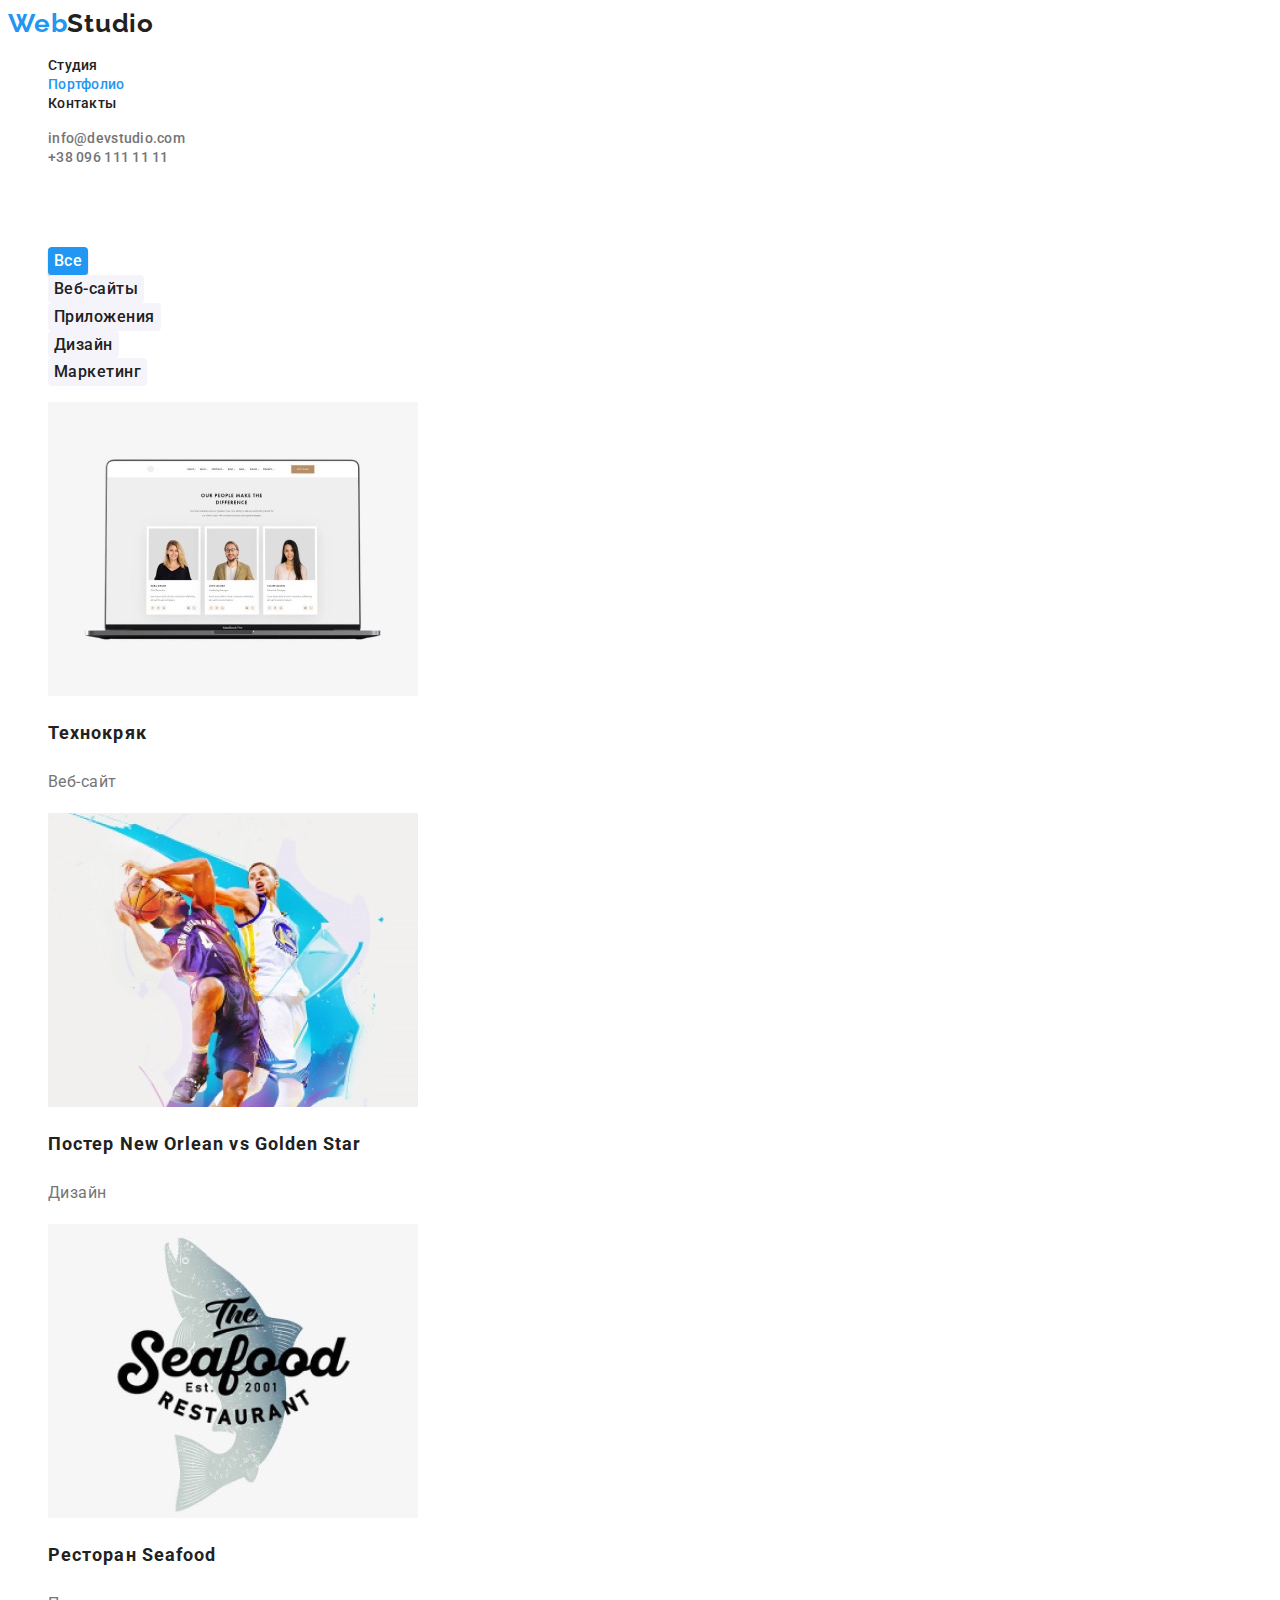
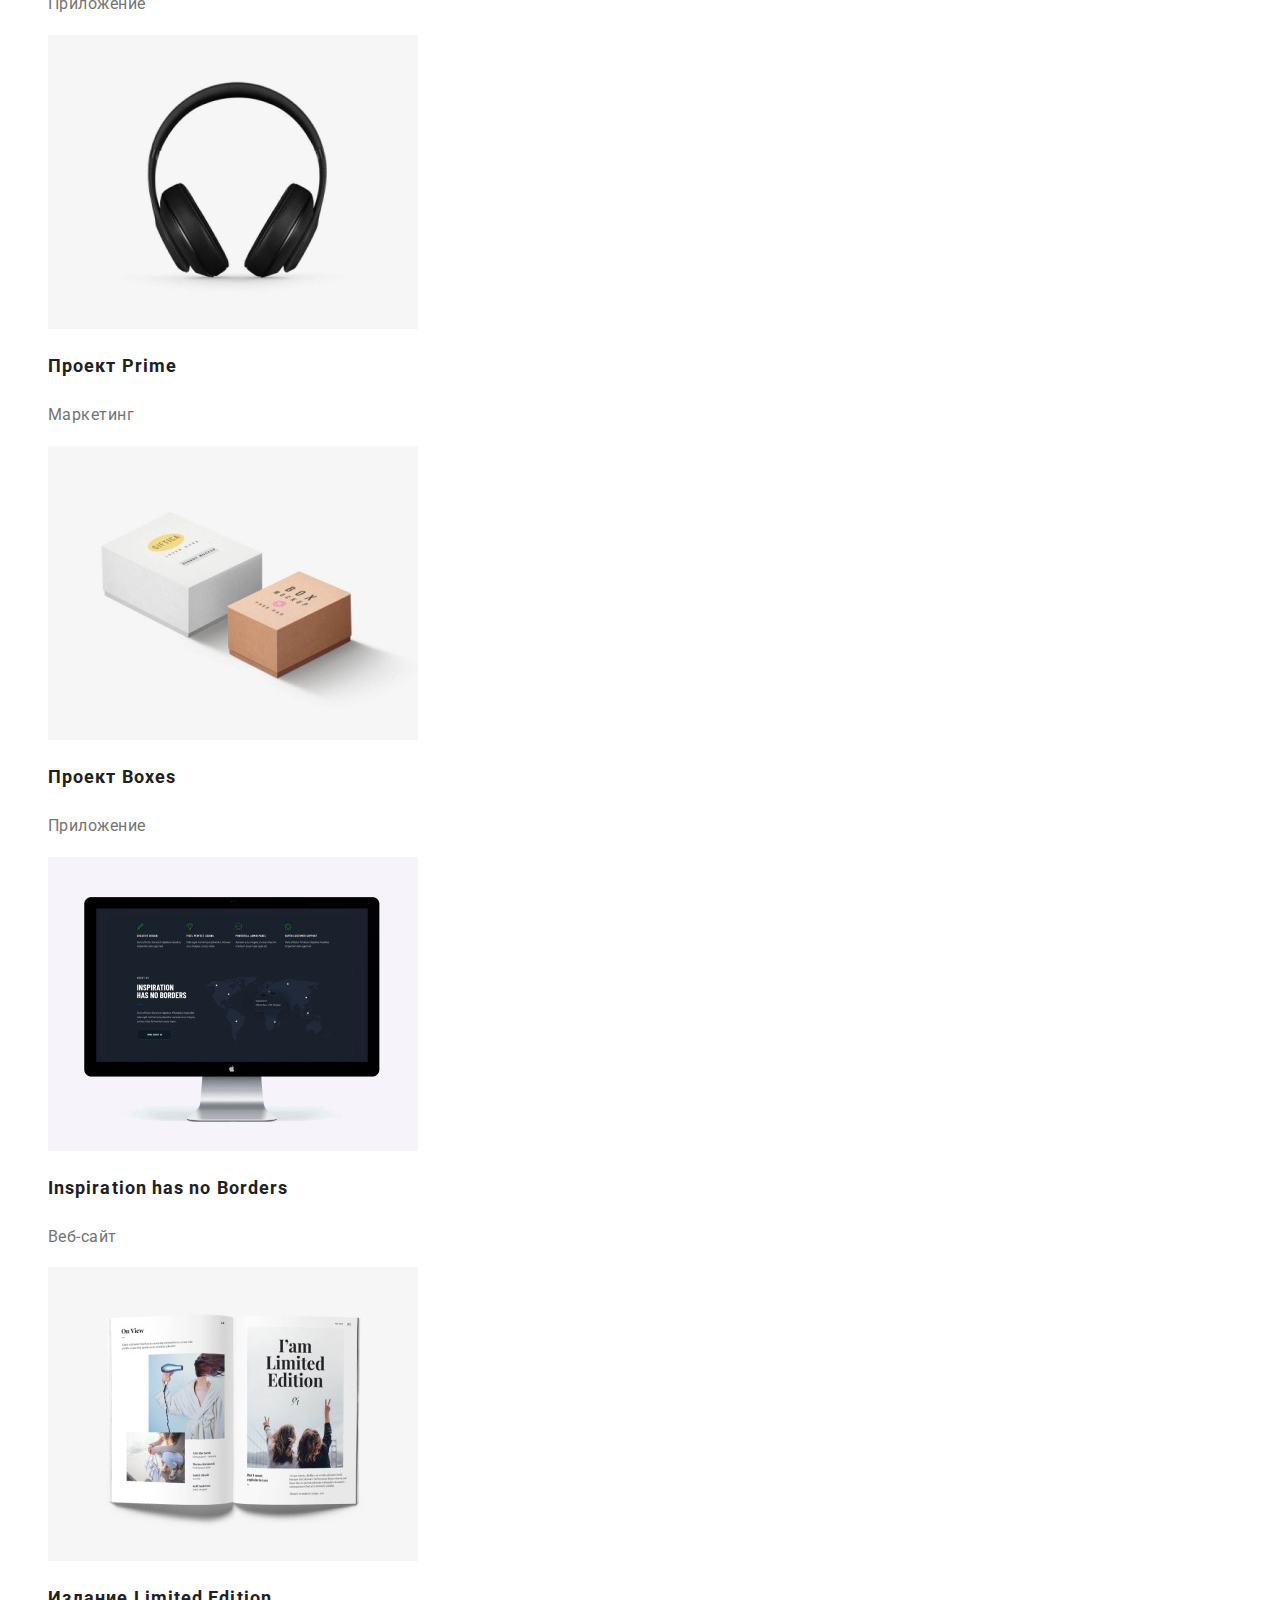
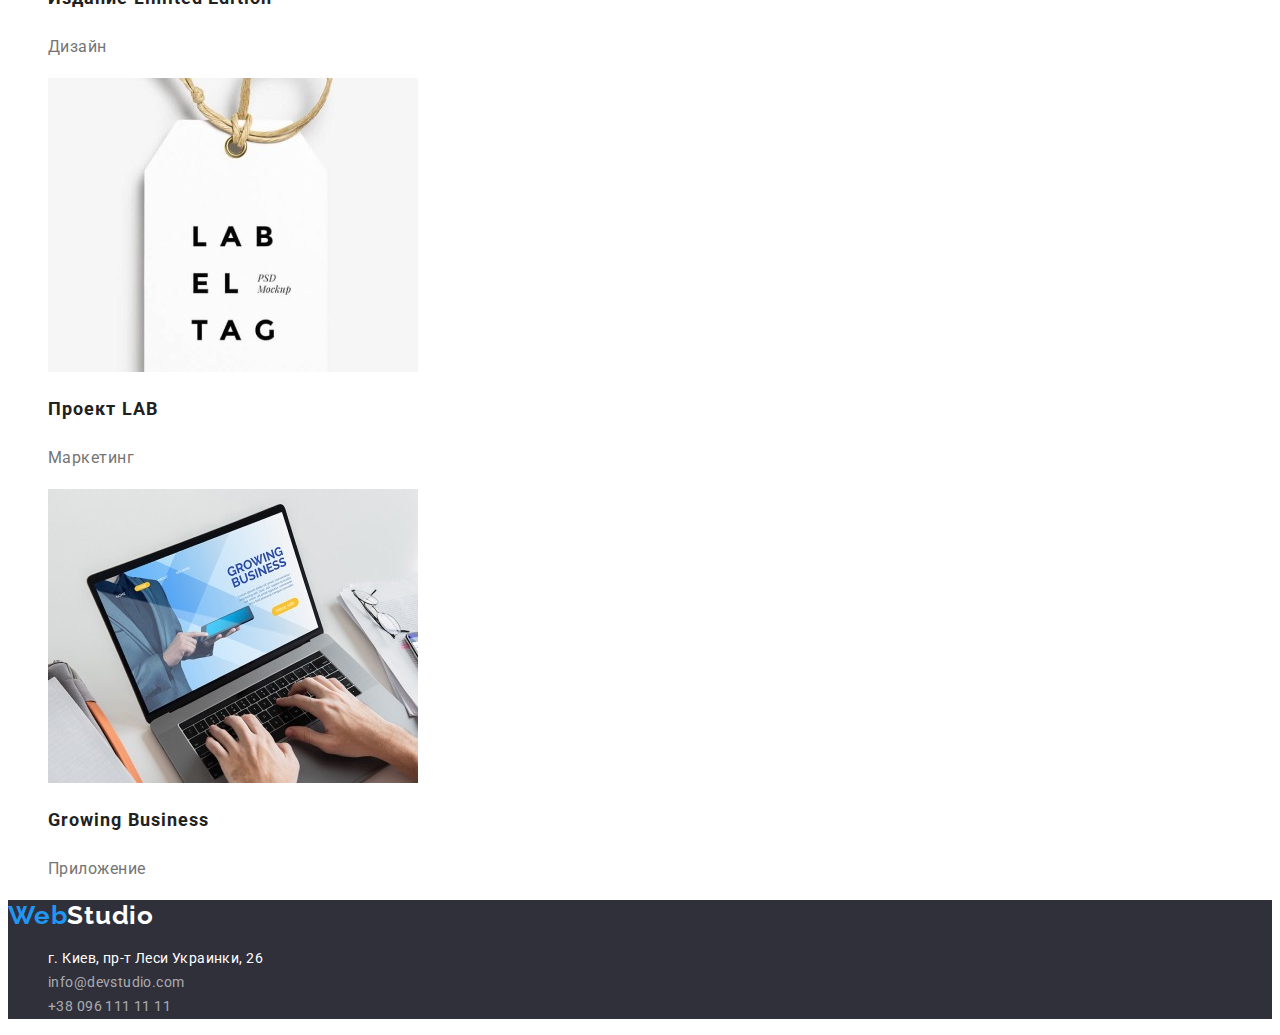
==== portfolio.html @ a9c4ce48 "primary files" ====
<!DOCTYPE html>
<html lang="ru">

<head>
    <meta charset="UTF-8">
    <meta http-equiv="X-UA-Compatible" content="IE=edge">
    <meta name="viewport" content="width=device-width, initial-scale=1.0">
    <title>Портфолио</title>
    <link rel="preconnect" href="https://fonts.googleapis.com">
    <link rel="preconnect" href="https://fonts.gstatic.com" crossorigin>
    <link
        href="https://fonts.googleapis.com/css2?family=Raleway:wght@700&family=Roboto:wght@400;500;700;900&display=swap"
        rel="stylesheet">
    <link rel="stylesheet" href="./css/styles.css">
</head>

<body>
    <header class="header">
        <nav class="header-nav">
            <a class="header-logo link" href="./index.html">
                <span class="web-logo">Web</span><span class="studio-logo">Studio</span></a>
            <ul class="header-list list">
                <li class="header-item"><a class="header-link link" href="./index.html">Студия</a></li>
                <li class="header-item"><a class="header-link link current" href="./portfolio.html">Портфолио</a></li>
                <li class="header-item"><a class="header-link link" href="">Контакты</a></li>
            </ul>
        </nav>

        <ul class="header-contact list">
            <li class="header-contact-item"><a class="header-mail link"
                    href="mailto:info@devstudio.com">info@devstudio.com</a></li>
            <li class="header-contact-item"><a class="header-tel link" href="tel:+380961111111">+38 096 111 11
                    11</a></li>
        </ul>
    </header>
    <main>
        <h1 class="products-title">Наши продукты</h1>
        <section class="products">

            <ul class="products-nav list">
                <li class="products-nav-item"><button class="products-nav-btn current-btn" type="button">Все</button>
                </li>
                <li class="products-nav-item"><button class="products-nav-btn" type="button">Веб-сайты</button></li>
                <li class="products-nav-item"><button class="products-nav-btn" type="button">Приложения</button></li>
                <li class="products-nav-item"><button class="products-nav-btn" type="button">Дизайн</button></li>
                <li class="products-nav-item"><button class="products-nav-btn" type="button">Маркетинг</button></li>
            </ul>

            <ul class="products-list list">
                <li class="products-item"><a class="products-link link" href=""><img src="./images/technocrack.jpg"
                            alt="сайт Технокряк" width="370" height="294">
                        <h2 class="products-item-title">Технокряк</h2>

                        <p class="products-item-text">Веб-сайт</p>
                    </a>
                </li>
                <li class="products-item"><a class="products-link link" href=""><img
                            src="./images/poster-new-orleans.jpg" alt="постер New Orleans" width="370" height="294">
                        <h2 class="products-item-title">Постер <span lang="en">New Orlean vs Golden Star</span>
                        </h2>

                        <p class="products-item-text">Дизайн</p>
                    </a>
                </li>
                <li class="products-item"><a class="products-link link" href=""><img src="./images/seafood-rest.jpg"
                            alt="лого приложения ресторана Seafood" width="370" height="294">
                        <h2 class="products-item-title">Ресторан <span lang="en">Seafood</span></h2>

                        <p class="products-item-text">Приложение</p>
                    </a>
                </li>
                <li class="products-item"><a class="products-link link" href=""><img src="./images/project-prime.jpg"
                            alt="наушники" width="370" height="294">
                        <h2 class="products-item-title">Проект <span lang="en">Prime</span></h2>

                        <p class="products-item-text">Маркетинг</p>
                    </a>
                </li>
                <li class="products-item"><a class="products-link link" href=""> <img src="./images/project-boxes.jpg"
                            alt="проект boxes" width="370" height="294">
                        <h2 class="products-item-title">Проект <span lang="en">Boxes</span></h2>

                        <p class="products-item-text">Приложение</p>
                    </a>
                </li>
                <li class="products-item"><a class="products-link link" href=""> <img src="./images/insp-no-borders.jpg"
                            alt="сайт Inspiration has no Borders" width="370" height="294">
                        <h2 class="products-item-title" lang="en">Inspiration has no Borders</h2>

                        <p class="products-item-text">Веб-сайт</p>
                    </a>
                </li>
                <li class="products-item"><a class="products-link link" href=""> <img src="./images/lim-edition.jpg"
                            alt="фото журнала Limited Edition" width="370" height="294">
                        <h2 class="products-item-title">Издание <span lang="en">Limited Edition</span></h2>

                        <p class="products-item-text">Дизайн</p>
                    </a>
                </li>
                <li class="products-item"><a class="products-link link" href=""> <img src="./images/project-lab.jpg"
                            alt="лого проекта LAB" width="370" height="294">
                        <h2 class="products-item-title">Проект <span lang="en">LAB</span></h2>

                        <p class="products-item-text">Маркетинг</p>
                    </a>
                </li>
                <li class="products-item"><a class="products-link link" href=""> <img
                            src="./images/growing-business.jpg" alt="приложение Growing Business на компьютере"
                            width="370" height="294">
                        <h2 class="products-item-title" lang="en">Growing Business</h2>

                        <p class="products-item-text">Приложение</p>
                    </a>
                </li>
            </ul>
        </section>
    </main>
    <footer class="footer">
        <a class="footer-logo link" href="./index.html">
            Web<span class="footer-studio-logo">Studio</span></a>
        <address class="footer-address">
            <ul class="footer-list list">
                <li class="footer-item"><a class="footer-address-link link"
                        href=" https://goo.gl/maps/7TcgNuWg4YXk1nS88"> г.
                        Киев, пр-т Леси Украинки,
                        26</a></li>
                <li class="footer-item">
                    <a class="footer-mail link" href="mailto:info@devstudio.com">info@devstudio.com</a></li>
                <li class="footer-item">
                    <a class="footer-tel link" href="tel:+380961111111">+38 096 111 11 11</a></li>
            </ul>
        </address>
    </footer>
</body>

</html>
---- css/styles.css ----
:root {
  --white-color: #ffffff;
  --black-color: #212121;
  --gray-color: #757575;
  --ash-color: #f5f4fa;
  --light-gray-color: rgba(255, 255, 255, 0.6);
  --dark-gray-color: #2f303a;
  --accent-color: #2196f3;
  --btn-hover-color: #188ce8;
}

body {
  font-family: "Roboto", sans-serif;
  color: var(--black-color);
}

.list {
  list-style: none;
}

.link {
  text-decoration: none;
}

/* .............LOGO................ */

.header-logo,
.footer-logo {
  font-family: "Raleway", sans-serif;
  font-weight: 700;
  font-size: 26px;
  line-height: 1.19;
  letter-spacing: 0.03em;
  color: var(--accent-color);
}

.studio-logo {
  font-family: "Raleway", sans-serif;
  font-weight: 700;
  font-size: 26px;
  line-height: 1.19;
  letter-spacing: 0.03em;
  color: var(--black-color);
}

.footer-studio-logo {
  font-family: "Raleway", sans-serif;
  font-weight: 700;
  font-size: 26px;
  line-height: 1.19;
  letter-spacing: 0.03em;
  color: var(--white-color);
}

/* .............HEADER................ */

.header-link {
  font-weight: 500;
  font-size: 14px;
  line-height: 1.14;
  letter-spacing: 0.02em;
  color: var(--black-color);
}

.header-link:hover,
.header-link:focus,
.header-mail:hover,
.header-mail:focus,
.header-tel:hover,
.header-tel:focus,
.header-list .link.current {
  color: var(--accent-color);
}

.header-mail,
.header-tel {
  font-weight: 500;
  font-size: 14px;
  line-height: 1.14;
  letter-spacing: 0.02em;
  color: var(--gray-color);
}

/* .............HERO................ */

.hero {
  background-color: var(--dark-gray-color);
}

.hero-title {
  font-weight: 900;
  font-size: 44px;
  line-height: 1.36;
  text-align: center;
  letter-spacing: 0.06em;
  text-transform: uppercase;
  color: var(--white-color);
}

.hero-btn {
  font-family: inherit;
  font-weight: 700;
  font-size: 16px;
  line-height: 1.87;
  display: flex;
  align-items: center;
  text-align: center;
  letter-spacing: 0.06em;
  cursor: pointer;
  background-color: var(--accent-color);
  color: var(--white-color);
  box-shadow: 0px 4px 4px rgba(0, 0, 0, 0.15);
  border-radius: 4px;
  border: none;
}

.hero-btn:hover,
.hero-btn:focus {
  background-color: var(--btn-hover-color);
}

/* .............ABOUT................ */

.about-title {
  visibility: hidden;
}

.about-item-title {
  font-weight: 700;
  font-size: 14px;
  line-height: 1.14;
  letter-spacing: 0.03em;
  text-transform: uppercase;
  color: var(--black-color);
}

.about-item-text {
  font-size: 14px;
  line-height: 1.71;
  letter-spacing: 0.03em;
  color: var(--gray-color);
}

/* .............WHAT WE DO................ */

.we-do-title {
  font-weight: 700;
  font-size: 36px;
  line-height: 1.17;
  text-align: center;
  letter-spacing: 0.03em;
  color: var(--black-color);
}

/* .............TEAM................ */

.team {
  background-color: var(--ash-color);
}

.team-title {
  font-weight: 700;
  font-size: 36px;
  line-height: 1.17;
  text-align: center;
  letter-spacing: 0.03em;
  color: var(--black-color);
}

.team-name {
  font-weight: 500;
  font-size: 16px;
  line-height: 1.19;
  text-align: center;
  letter-spacing: 0.03em;
  color: var(--black-color);
}

.team-job {
  font-size: 16px;
  line-height: 1.19;
  text-align: center;
  letter-spacing: 0.03em;
  color: var(--gray-color);
}

/* .............FOOTER................ */

.footer {
  background-color: var(--dark-gray-color);
}

.footer-address-link {
  font-style: normal;
  font-size: 14px;
  line-height: 1.71;
  letter-spacing: 0.03em;
  color: var(--white-color);
}

.footer-mail,
.footer-tel {
  font-style: normal;
  font-size: 14px;
  line-height: 1.71;
  letter-spacing: 0.03em;
  color: var(--light-gray-color);
}

.footer-mail:hover,
.footer-mail:focus,
.footer-tel:hover,
.footer-tel:focus {
  color: var(--accent-color);
}

/* ---------- PORTFOLIO -------- */

/* .............PRODUCTS................ */

.products-title {
  visibility: hidden;
}

.products-nav-title {
  visibility: hidden;
}

.products-nav-btn {
  font-family: inherit;
  font-weight: 500;
  font-size: 16px;
  line-height: 1.62;
  text-align: center;
  letter-spacing: 0.03em;
  border-radius: 4px;
  outline: none;
  border: none;
  cursor: pointer;
  color: var(--black-color);
  background-color: var(--ash-color);
}

.products-nav-btn:hover,
.products-nav-btn:focus,
.products-nav .products-nav-btn.current-btn {
  color: var(--white-color);
  background: var(--accent-color);
  box-shadow: 0px 3px 1px rgba(0, 0, 0, 0.1), 0px 1px 2px rgba(0, 0, 0, 0.08),
    0px 2px 2px rgba(0, 0, 0, 0.12);
}

.products-title {
  visibility: hidden;
}

.products-item-title {
  font-weight: 700;
  font-size: 18px;
  line-height: 2;
  letter-spacing: 0.06em;
  color: var(--black-color);
}

.products-item-text {
  font-weight: 400;
  font-size: 16px;
  line-height: 1.87;
  letter-spacing: 0.03em;
  color: var(--gray-color);
}
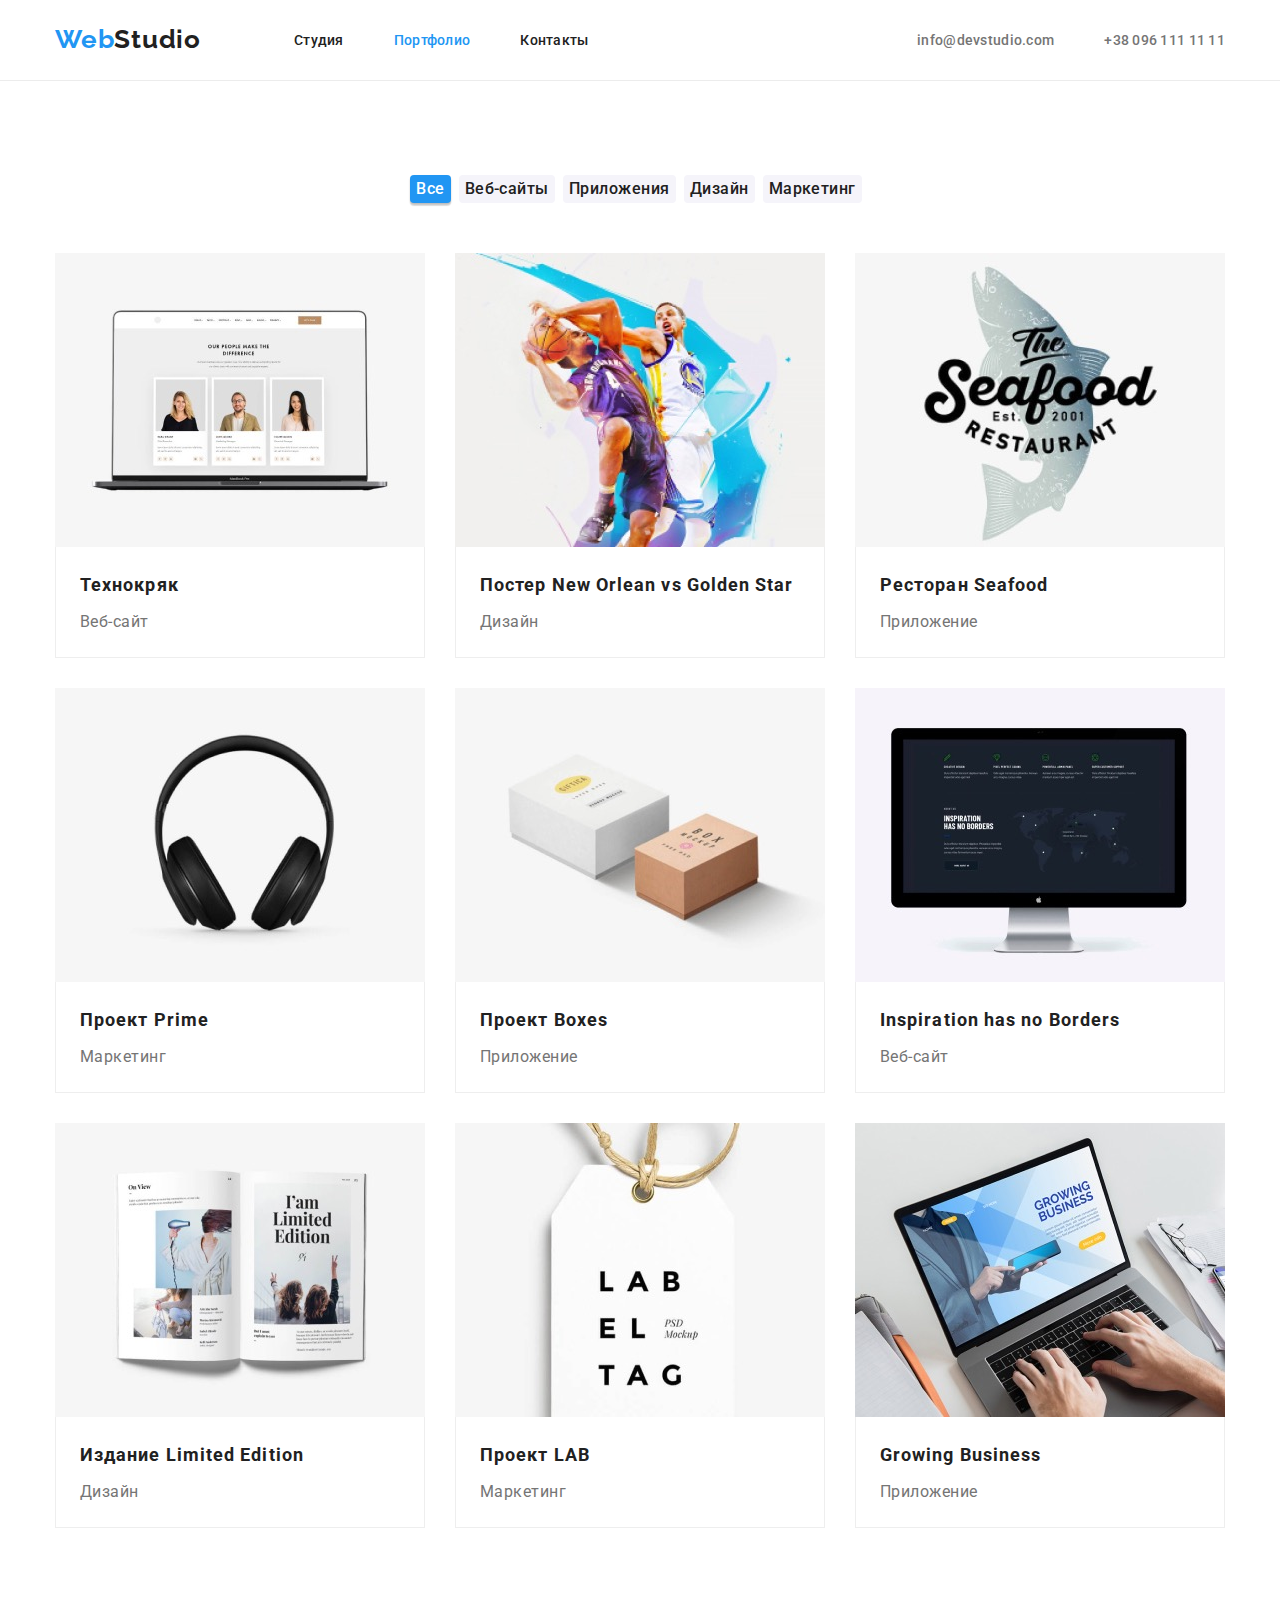
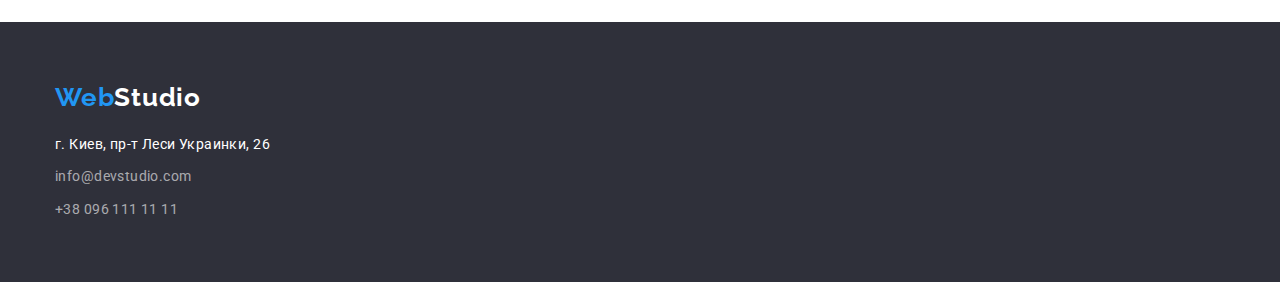
==== commit ef1683f3: "homework #3" ====
--- a/portfolio.html
+++ b/portfolio.html
@@ -11,125 +11,154 @@
     <link
         href="https://fonts.googleapis.com/css2?family=Raleway:wght@700&family=Roboto:wght@400;500;700;900&display=swap"
         rel="stylesheet">
+    <link rel="stylesheet"
+        href="https://cdnjs.cloudflare.com/ajax/libs/modern-normalize/1.1.0/modern-normalize.min.css">
     <link rel="stylesheet" href="./css/styles.css">
 </head>
 
 <body>
     <header class="header">
-        <nav class="header-nav">
-            <a class="header-logo link" href="./index.html">
-                <span class="web-logo">Web</span><span class="studio-logo">Studio</span></a>
-            <ul class="header-list list">
-                <li class="header-item"><a class="header-link link" href="./index.html">Студия</a></li>
-                <li class="header-item"><a class="header-link link current" href="./portfolio.html">Портфолио</a></li>
-                <li class="header-item"><a class="header-link link" href="">Контакты</a></li>
+        <div class="container main-nav">
+            <nav class="header-nav">
+                <a class="header-logo link" href="./index.html"> Web<span class="studio-logo">Studio</span> </a>
+                <ul class="header-list list">
+                    <li class="header-item"><a class="header-link link" href="./index.html">Студия</a></li>
+                    <li class="header-item"><a class="header-link link current" href="./portfolio.html">Портфолио</a>
+                    </li>
+                    <li class="header-item"><a class="header-link link" href="">Контакты</a></li>
+                </ul>
+            </nav>
+
+            <ul class="header-contact list">
+                <li class="header-contact-item"><a class="header-mail link"
+                        href="mailto:info@devstudio.com">info@devstudio.com</a></li>
+                <li class="header-contact-item"><a class="header-tel link" href="tel:+380961111111">+38 096 111 11
+                        11</a></li>
             </ul>
-        </nav>
+        </div>
+    </header>
 
-        <ul class="header-contact list">
-            <li class="header-contact-item"><a class="header-mail link"
-                    href="mailto:info@devstudio.com">info@devstudio.com</a></li>
-            <li class="header-contact-item"><a class="header-tel link" href="tel:+380961111111">+38 096 111 11
-                    11</a></li>
-        </ul>
-    </header>
     <main>
-        <h1 class="products-title">Наши продукты</h1>
-        <section class="products">
+        <h1 class="products-title visually-hidden">Наши продукты</h1>
+        <section class="products section">
+            <div class="container">
+                <ul class="products-nav list">
+                    <li class="products-nav-item"><button class="products-nav-btn current-btn"
+                            type="button">Все</button>
+                    </li>
+                    <li class="products-nav-item"><button class="products-nav-btn" type="button">Веб-сайты</button></li>
+                    <li class="products-nav-item"><button class="products-nav-btn" type="button">Приложения</button>
+                    </li>
+                    <li class="products-nav-item"><button class="products-nav-btn" type="button">Дизайн</button></li>
+                    <li class="products-nav-item"><button class="products-nav-btn" type="button">Маркетинг</button></li>
+                </ul>
 
-            <ul class="products-nav list">
-                <li class="products-nav-item"><button class="products-nav-btn current-btn" type="button">Все</button>
-                </li>
-                <li class="products-nav-item"><button class="products-nav-btn" type="button">Веб-сайты</button></li>
-                <li class="products-nav-item"><button class="products-nav-btn" type="button">Приложения</button></li>
-                <li class="products-nav-item"><button class="products-nav-btn" type="button">Дизайн</button></li>
-                <li class="products-nav-item"><button class="products-nav-btn" type="button">Маркетинг</button></li>
-            </ul>
+                <ul class="products-list list">
+                    <li class="products-item"><a class="products-link link" href=""><img src="./images/technocrack.jpg"
+                                alt="сайт Технокряк" width="370" height="294">
+                            <div class="border-wrap">
+                                <h2 class="products-item-title">Технокряк</h2>
+                                <p class="products-item-text">Веб-сайт</p>
+                            </div>
 
-            <ul class="products-list list">
-                <li class="products-item"><a class="products-link link" href=""><img src="./images/technocrack.jpg"
-                            alt="сайт Технокряк" width="370" height="294">
-                        <h2 class="products-item-title">Технокряк</h2>
+                        </a>
+                    </li>
+                    <li class="products-item"><a class="products-link link" href=""><img
+                                src="./images/poster-new-orleans.jpg" alt="постер New Orleans" width="370" height="294">
+                            <div class="border-wrap">
+                                <h2 class="products-item-title">Постер <span lang="en">New Orlean vs Golden Star</span>
+                                </h2>
+                                <p class="products-item-text">Дизайн</p>
+                            </div>
+                        </a>
+                    </li>
+                    <li class="products-item"><a class="products-link link" href=""><img src="./images/seafood-rest.jpg"
+                                alt="лого приложения ресторана Seafood" width="370" height="294">
+                            <div class="border-wrap">
+                                <h2 class="products-item-title">Ресторан <span lang="en">Seafood</span></h2>
+                                <p class="products-item-text">Приложение</p>
+                            </div>
+                        </a>
+                    </li>
+                    <li class="products-item"><a class="products-link link" href=""><img
+                                src="./images/project-prime.jpg" alt="наушники" width="370" height="294">
+                            <div class="border-wrap">
+                                <h2 class="products-item-title">Проект <span lang="en">Prime</span></h2>
+                                <p class="products-item-text">Маркетинг</p>
+                            </div>
 
-                        <p class="products-item-text">Веб-сайт</p>
-                    </a>
-                </li>
-                <li class="products-item"><a class="products-link link" href=""><img
-                            src="./images/poster-new-orleans.jpg" alt="постер New Orleans" width="370" height="294">
-                        <h2 class="products-item-title">Постер <span lang="en">New Orlean vs Golden Star</span>
-                        </h2>
+                        </a>
+                    </li>
+                    <li class="products-item"><a class="products-link link" href=""> <img
+                                src="./images/project-boxes.jpg" alt="проект boxes" width="370" height="294">
+                            <div class="border-wrap">
+                                <h2 class="products-item-title">Проект <span lang="en">Boxes</span></h2>
+                                <p class="products-item-text">Приложение</p>
+                            </div>
 
-                        <p class="products-item-text">Дизайн</p>
-                    </a>
-                </li>
-                <li class="products-item"><a class="products-link link" href=""><img src="./images/seafood-rest.jpg"
-                            alt="лого приложения ресторана Seafood" width="370" height="294">
-                        <h2 class="products-item-title">Ресторан <span lang="en">Seafood</span></h2>
+                        </a>
+                    </li>
+                    <li class="products-item"><a class="products-link link" href=""> <img
+                                src="./images/insp-no-borders.jpg" alt="сайт Inspiration has no Borders" width="370"
+                                height="294">
+                            <div class="border-wrap">
+                                <h2 class="products-item-title" lang="en">Inspiration has no Borders</h2>
+                                <p class="products-item-text">Веб-сайт</p>
+                            </div>
 
-                        <p class="products-item-text">Приложение</p>
-                    </a>
-                </li>
-                <li class="products-item"><a class="products-link link" href=""><img src="./images/project-prime.jpg"
-                            alt="наушники" width="370" height="294">
-                        <h2 class="products-item-title">Проект <span lang="en">Prime</span></h2>
+                        </a>
+                    </li>
+                    <li class="products-item"><a class="products-link link" href=""> <img src="./images/lim-edition.jpg"
+                                alt="фото журнала Limited Edition" width="370" height="294">
+                            <div class="border-wrap">
+                                <h2 class="products-item-title">Издание <span lang="en">Limited Edition</span></h2>
+                                <p class="products-item-text">Дизайн</p>
+                            </div>
 
-                        <p class="products-item-text">Маркетинг</p>
-                    </a>
-                </li>
-                <li class="products-item"><a class="products-link link" href=""> <img src="./images/project-boxes.jpg"
-                            alt="проект boxes" width="370" height="294">
-                        <h2 class="products-item-title">Проект <span lang="en">Boxes</span></h2>
+                        </a>
+                    </li>
+                    <li class="products-item"><a class="products-link link" href=""> <img src="./images/project-lab.jpg"
+                                alt="лого проекта LAB" width="370" height="294">
+                            <div class="border-wrap">
+                                <h2 class="products-item-title">Проект <span lang="en">LAB</span></h2>
+                                <p class="products-item-text">Маркетинг</p>
+                            </div>
 
-                        <p class="products-item-text">Приложение</p>
-                    </a>
-                </li>
-                <li class="products-item"><a class="products-link link" href=""> <img src="./images/insp-no-borders.jpg"
-                            alt="сайт Inspiration has no Borders" width="370" height="294">
-                        <h2 class="products-item-title" lang="en">Inspiration has no Borders</h2>
+                        </a>
+                    </li>
+                    <li class="products-item"><a class="products-link link" href=""> <img
+                                src="./images/growing-business.jpg" alt="приложение Growing Business на компьютере"
+                                width="370" height="294">
+                            <div class="border-wrap">
+                                <h2 class="products-item-title" lang="en">Growing Business</h2>
+                                <p class="products-item-text">Приложение</p>
+                            </div>
 
-                        <p class="products-item-text">Веб-сайт</p>
-                    </a>
-                </li>
-                <li class="products-item"><a class="products-link link" href=""> <img src="./images/lim-edition.jpg"
-                            alt="фото журнала Limited Edition" width="370" height="294">
-                        <h2 class="products-item-title">Издание <span lang="en">Limited Edition</span></h2>
+                        </a>
+                    </li>
+                </ul>
+            </div>
+        </section>
 
-                        <p class="products-item-text">Дизайн</p>
-                    </a>
-                </li>
-                <li class="products-item"><a class="products-link link" href=""> <img src="./images/project-lab.jpg"
-                            alt="лого проекта LAB" width="370" height="294">
-                        <h2 class="products-item-title">Проект <span lang="en">LAB</span></h2>
+    </main>
+    <footer class="footer section">
+        <div class="container">
+            <a class="footer-logo link" href="./index.html">
+                Web<span class="footer-studio-logo">Studio</span></a>
+            <address class="footer-address">
+                <ul class="footer-list list">
+                    <li class="footer-item"><a class="footer-address-link link"
+                            href=" https://goo.gl/maps/7TcgNuWg4YXk1nS88"> г.
+                            Киев, пр-т Леси Украинки,
+                            26</a></li>
+                    <li class="footer-item">
+                        <a class="footer-mail link" href="mailto:info@devstudio.com">info@devstudio.com</a></li>
+                    <li class="footer-item">
+                        <a class="footer-tel link" href="tel:+380961111111">+38 096 111 11 11</a></li>
+                </ul>
+            </address>
+        </div>
 
-                        <p class="products-item-text">Маркетинг</p>
-                    </a>
-                </li>
-                <li class="products-item"><a class="products-link link" href=""> <img
-                            src="./images/growing-business.jpg" alt="приложение Growing Business на компьютере"
-                            width="370" height="294">
-                        <h2 class="products-item-title" lang="en">Growing Business</h2>
-
-                        <p class="products-item-text">Приложение</p>
-                    </a>
-                </li>
-            </ul>
-        </section>
-    </main>
-    <footer class="footer">
-        <a class="footer-logo link" href="./index.html">
-            Web<span class="footer-studio-logo">Studio</span></a>
-        <address class="footer-address">
-            <ul class="footer-list list">
-                <li class="footer-item"><a class="footer-address-link link"
-                        href=" https://goo.gl/maps/7TcgNuWg4YXk1nS88"> г.
-                        Киев, пр-т Леси Украинки,
-                        26</a></li>
-                <li class="footer-item">
-                    <a class="footer-mail link" href="mailto:info@devstudio.com">info@devstudio.com</a></li>
-                <li class="footer-item">
-                    <a class="footer-tel link" href="tel:+380961111111">+38 096 111 11 11</a></li>
-            </ul>
-        </address>
     </footer>
 </body>
 
--- a/css/styles.css
+++ b/css/styles.css
@@ -9,17 +9,64 @@
   --btn-hover-color: #188ce8;
 }
 
+/* .............UTILITIES................ */
+
+.visually-hidden {
+  position: absolute;
+  width: 1px;
+  height: 1px;
+  margin: -1px;
+  border: 0;
+  padding: 0;
+  white-space: nowrap;
+  clip-path: inset(100%);
+  clip: rect(0 0 0 0);
+  overflow: hidden;
+}
+
+p,
+h1,
+h2,
+h3,
+h4,
+h5,
+h6 {
+  margin: 0;
+}
+
+ul {
+  margin: 0;
+  padding: 0;
+}
+
 body {
   font-family: "Roboto", sans-serif;
   color: var(--black-color);
 }
 
+img {
+  display: block;
+}
+
 .list {
   list-style: none;
 }
 
 .link {
   text-decoration: none;
+}
+
+.section {
+  padding-top: 94px;
+  padding-bottom: 94px;
+}
+
+.container {
+  width: 1200px;
+  padding-left: 15px;
+  padding-right: 15px;
+  margin-left: auto;
+  margin-right: auto;
 }
 
 /* .............LOGO................ */
@@ -34,6 +81,13 @@
   color: var(--accent-color);
 }
 
+.header-logo {
+  display: block;
+  margin-top: 24px;
+  margin-bottom: 25px;
+  margin-right: 93px;
+}
+
 .studio-logo {
   font-family: "Raleway", sans-serif;
   font-weight: 700;
@@ -52,7 +106,36 @@
   color: var(--white-color);
 }
 
+/* ----------------------- STUDIO --------------------- */
+
 /* .............HEADER................ */
+
+.header {
+  border-bottom: 1px solid #ececec;
+}
+
+.main-nav,
+.header-list {
+  display: flex;
+  align-items: center;
+}
+
+.header-nav {
+  display: flex;
+}
+
+.header-item:not(:last-child) {
+  margin-right: 50px;
+}
+
+.header-contact {
+  display: flex;
+  margin-left: auto;
+}
+
+.header-contact-item:not(:last-child) {
+  margin-right: 50px;
+}
 
 .header-link {
   font-weight: 500;
@@ -85,6 +168,12 @@
 
 .hero {
   background-color: var(--dark-gray-color);
+  text-align: center;
+}
+
+.hero.section {
+  padding-top: 200px;
+  padding-bottom: 200px;
 }
 
 .hero-title {
@@ -98,6 +187,12 @@
 }
 
 .hero-btn {
+  display: flex;
+  justify-content: center;
+  margin-left: auto;
+  margin-right: auto;
+  margin-top: 30px;
+
   font-family: inherit;
   font-weight: 700;
   font-size: 16px;
@@ -121,8 +216,12 @@
 
 /* .............ABOUT................ */
 
-.about-title {
-  visibility: hidden;
+.about-list {
+  display: flex;
+}
+
+.about-item:not(last-child) {
+  margin-right: 30px;
 }
 
 .about-item-title {
@@ -135,6 +234,8 @@
 }
 
 .about-item-text {
+  margin-top: 10px;
+
   font-size: 14px;
   line-height: 1.71;
   letter-spacing: 0.03em;
@@ -142,6 +243,10 @@
 }
 
 /* .............WHAT WE DO................ */
+
+.we-do.section {
+  padding-top: 0px;
+}
 
 .we-do-title {
   font-weight: 700;
@@ -152,12 +257,37 @@
   color: var(--black-color);
 }
 
+.we-do-list {
+  display: flex;
+  margin-top: 50px;
+}
+
+.we-do-item:not(last-child) {
+  margin-right: 30px;
+}
+
 /* .............TEAM................ */
 
 .team {
   background-color: var(--ash-color);
 }
 
+.team-list {
+  display: flex;
+  margin-top: 50px;
+}
+
+.team-item {
+  background-color: var(--white-color);
+  box-shadow: 0px 1px 3px rgba(0, 0, 0, 0.12), 0px 1px 1px rgba(0, 0, 0, 0.14),
+    0px 2px 1px rgba(0, 0, 0, 0.2);
+  border-radius: 0px 0px 4px 4px;
+}
+
+.team-item:not(last-child) {
+  margin-right: 30px;
+}
+
 .team-title {
   font-weight: 700;
   font-size: 36px;
@@ -168,6 +298,8 @@
 }
 
 .team-name {
+  padding-top: 30px;
+
   font-weight: 500;
   font-size: 16px;
   line-height: 1.19;
@@ -177,6 +309,9 @@
 }
 
 .team-job {
+  padding-top: 10px;
+  padding-bottom: 30px;
+
   font-size: 16px;
   line-height: 1.19;
   text-align: center;
@@ -187,7 +322,22 @@
 /* .............FOOTER................ */
 
 .footer {
+  display: flex;
+  align-content: center;
   background-color: var(--dark-gray-color);
+}
+
+.footer.section {
+  padding-top: 60px;
+  padding-bottom: 60px;
+}
+
+.footer-address {
+  margin-top: 20px;
+}
+
+.footer-item:not(:last-child) {
+  margin-bottom: 9px;
 }
 
 .footer-address-link {
@@ -214,16 +364,17 @@
   color: var(--accent-color);
 }
 
-/* ---------- PORTFOLIO -------- */
+/* ----------------------- PORTFOLIO --------------------- */
 
 /* .............PRODUCTS................ */
 
-.products-title {
-  visibility: hidden;
-}
-
-.products-nav-title {
-  visibility: hidden;
+.products-nav {
+  display: flex;
+  justify-content: center;
+}
+
+.products-nav-item:not(last-child) {
+  margin-right: 8px;
 }
 
 .products-nav-btn {
@@ -250,11 +401,30 @@
     0px 2px 2px rgba(0, 0, 0, 0.12);
 }
 
-.products-title {
-  visibility: hidden;
+.products-list {
+  display: flex;
+  flex-wrap: wrap;
+  margin-top: 50px;
+}
+
+.products-item {
+  width: calc((100%-60px) / 3);
+  margin-right: 30px;
+  margin-bottom: 30px;
+}
+
+.products-item:nth-child(3n) {
+  margin-right: 0;
+}
+
+.products-item:nth-last-child(-n + 3) {
+  margin-bottom: 0px;
 }
 
 .products-item-title {
+  margin-left: 24px;
+  padding-top: 20px;
+
   font-weight: 700;
   font-size: 18px;
   line-height: 2;
@@ -263,9 +433,18 @@
 }
 
 .products-item-text {
+  margin-left: 24px;
+  margin-top: 4px;
+  margin-bottom: 20px;
+
   font-weight: 400;
   font-size: 16px;
   line-height: 1.87;
   letter-spacing: 0.03em;
   color: var(--gray-color);
 }
+
+.border-wrap {
+  border: 1px solid #eeeeee;
+  border-top: 0px;
+}
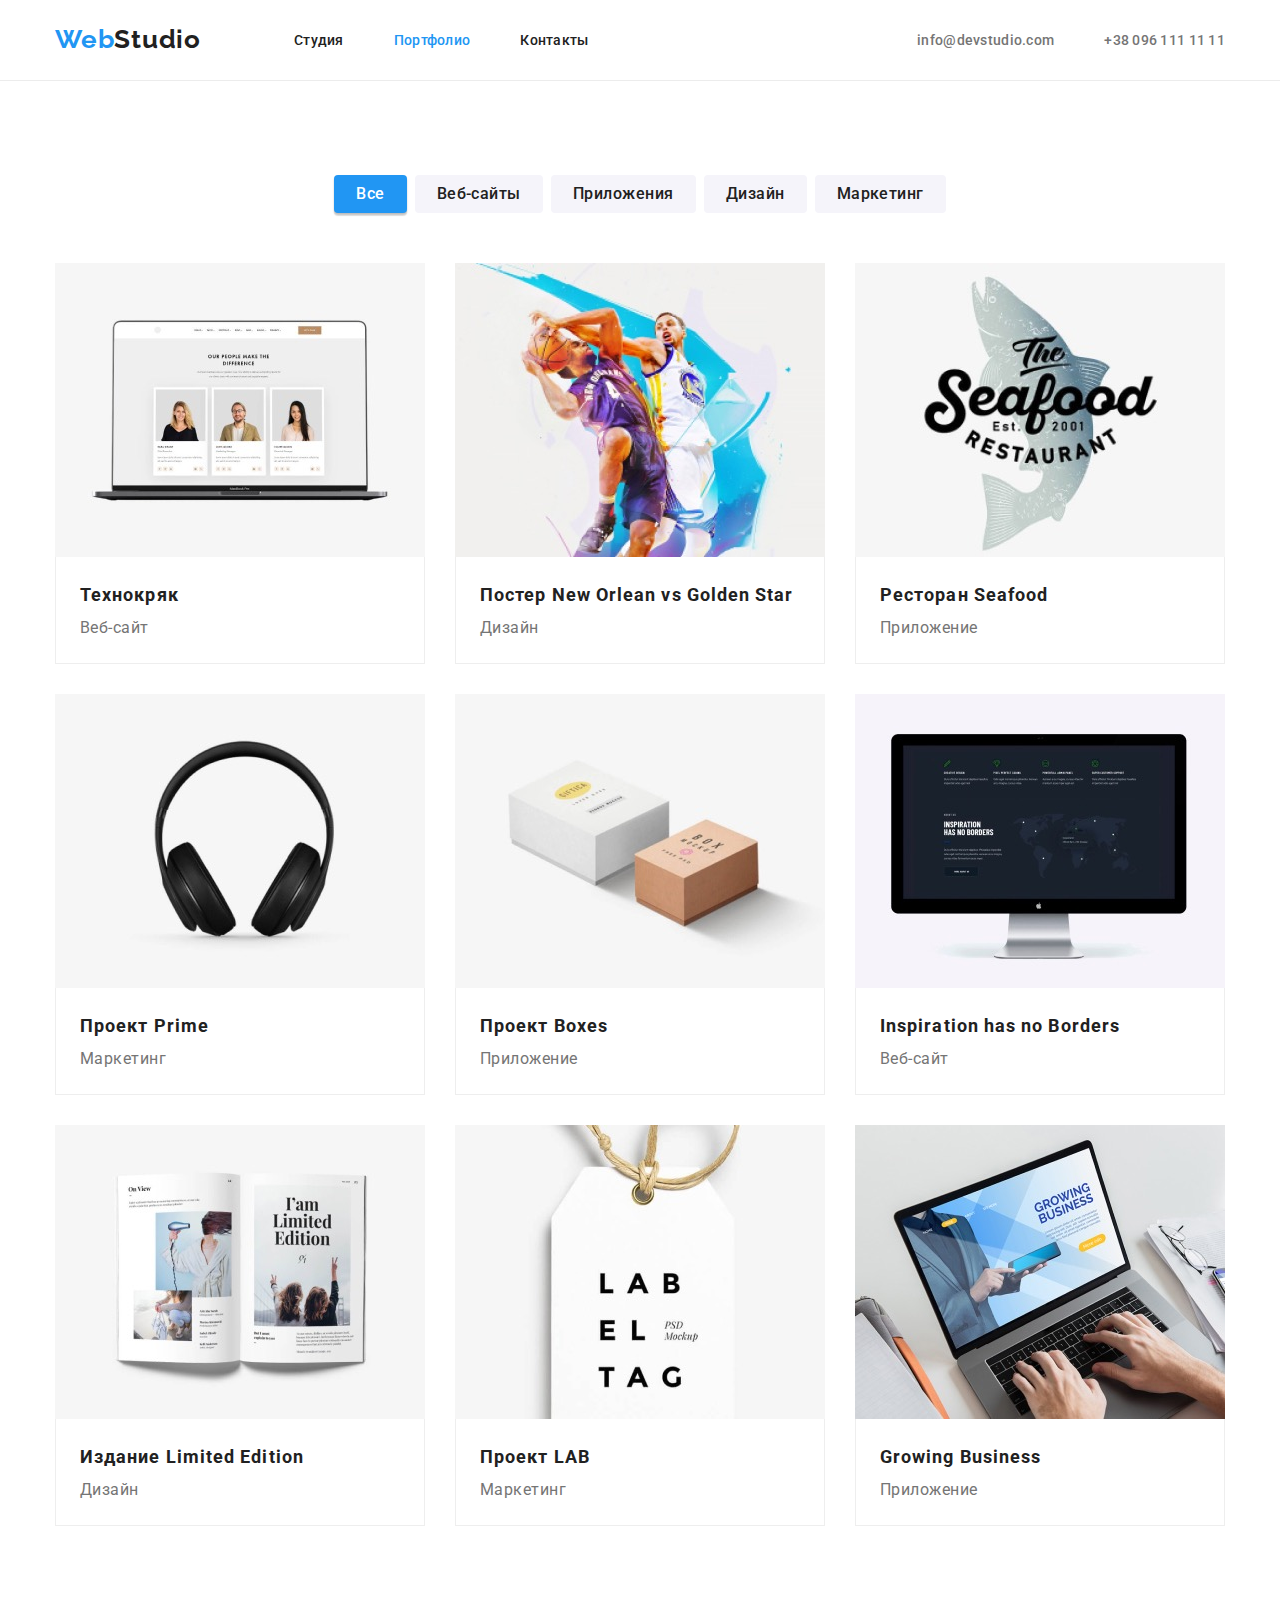
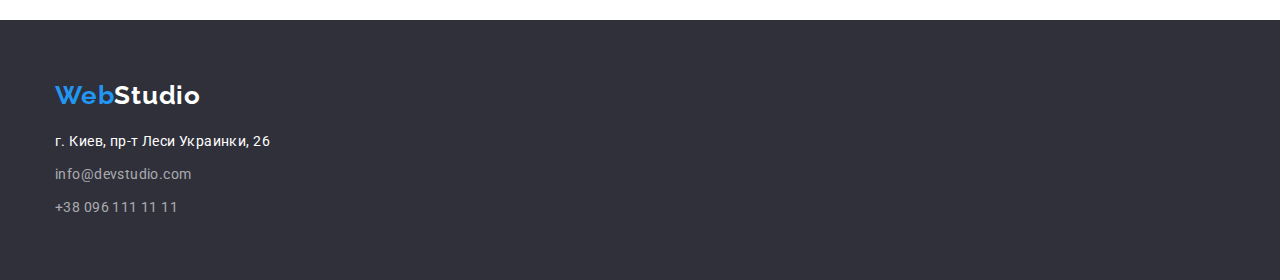
==== commit 649082c6: "touch up" ====
--- a/portfolio.html
+++ b/portfolio.html
@@ -39,8 +39,9 @@
     </header>
 
     <main>
-        <h1 class="products-title visually-hidden">Наши продукты</h1>
+
         <section class="products section">
+            <h1 class="products-title visually-hidden">Наши продукты</h1>
             <div class="container">
                 <ul class="products-nav list">
                     <li class="products-nav-item"><button class="products-nav-btn current-btn"
--- a/css/styles.css
+++ b/css/styles.css
@@ -46,6 +46,8 @@
 
 img {
   display: block;
+  max-width: 100%;
+  height: auto;
 }
 
 .list {
@@ -63,10 +65,8 @@
 
 .container {
   width: 1200px;
-  padding-left: 15px;
-  padding-right: 15px;
-  margin-left: auto;
-  margin-right: auto;
+  padding: 0 15px;
+  margin: 0 auto;
 }
 
 /* .............LOGO................ */
@@ -83,8 +83,8 @@
 
 .header-logo {
   display: block;
-  margin-top: 24px;
-  margin-bottom: 25px;
+  padding-top: 24px;
+  padding-bottom: 25px;
   margin-right: 93px;
 }
 
@@ -122,27 +122,29 @@
 
 .header-nav {
   display: flex;
+  margin-right: auto;
 }
 
 .header-item:not(:last-child) {
   margin-right: 50px;
 }
 
+.header-link {
+  padding: 32px 0 32px 0;
+
+  font-weight: 500;
+  font-size: 14px;
+  line-height: 1.14;
+  letter-spacing: 0.02em;
+  color: var(--black-color);
+}
+
 .header-contact {
   display: flex;
-  margin-left: auto;
 }
 
 .header-contact-item:not(:last-child) {
   margin-right: 50px;
-}
-
-.header-link {
-  font-weight: 500;
-  font-size: 14px;
-  line-height: 1.14;
-  letter-spacing: 0.02em;
-  color: var(--black-color);
 }
 
 .header-link:hover,
@@ -157,6 +159,8 @@
 
 .header-mail,
 .header-tel {
+  padding: 32px 0 32px 0;
+
   font-weight: 500;
   font-size: 14px;
   line-height: 1.14;
@@ -168,7 +172,6 @@
 
 .hero {
   background-color: var(--dark-gray-color);
-  text-align: center;
 }
 
 .hero.section {
@@ -177,6 +180,11 @@
 }
 
 .hero-title {
+  margin-bottom: 30px;
+  margin-left: auto;
+  margin-right: auto;
+  max-width: 696px;
+
   font-weight: 900;
   font-size: 44px;
   line-height: 1.36;
@@ -188,10 +196,9 @@
 
 .hero-btn {
   display: flex;
-  justify-content: center;
   margin-left: auto;
   margin-right: auto;
-  margin-top: 30px;
+  padding: 10px 32px;
 
   font-family: inherit;
   font-weight: 700;
@@ -220,11 +227,17 @@
   display: flex;
 }
 
-.about-item:not(last-child) {
+.about-item {
+  flex-basis: calc((100% - 60px) / 4);
+}
+
+.about-item:not(:last-child) {
   margin-right: 30px;
 }
 
 .about-item-title {
+  margin-bottom: 10px;
+
   font-weight: 700;
   font-size: 14px;
   line-height: 1.14;
@@ -234,8 +247,6 @@
 }
 
 .about-item-text {
-  margin-top: 10px;
-
   font-size: 14px;
   line-height: 1.71;
   letter-spacing: 0.03em;
@@ -249,6 +260,8 @@
 }
 
 .we-do-title {
+  margin-bottom: 50px;
+
   font-weight: 700;
   font-size: 36px;
   line-height: 1.17;
@@ -259,11 +272,14 @@
 
 .we-do-list {
   display: flex;
-  margin-top: 50px;
-}
-
-.we-do-item:not(last-child) {
+}
+
+.we-do-item:not(:last-child) {
   margin-right: 30px;
+}
+
+.we-do-item {
+  flex-basis: calc((100% - 60px) / 3);
 }
 
 /* .............TEAM................ */
@@ -272,49 +288,53 @@
   background-color: var(--ash-color);
 }
 
+.team-title {
+  margin-bottom: 50px;
+
+  font-weight: 700;
+  font-size: 36px;
+  line-height: 1.17;
+  text-align: center;
+  letter-spacing: 0.03em;
+  color: var(--black-color);
+}
+
 .team-list {
   display: flex;
-  margin-top: 50px;
 }
 
 .team-item {
+  flex-basis: calc((100% - 60px) / 4);
+
   background-color: var(--white-color);
   box-shadow: 0px 1px 3px rgba(0, 0, 0, 0.12), 0px 1px 1px rgba(0, 0, 0, 0.14),
     0px 2px 1px rgba(0, 0, 0, 0.2);
   border-radius: 0px 0px 4px 4px;
 }
 
-.team-item:not(last-child) {
+.team-item:not(:last-child) {
   margin-right: 30px;
 }
 
-.team-title {
-  font-weight: 700;
-  font-size: 36px;
-  line-height: 1.17;
-  text-align: center;
-  letter-spacing: 0.03em;
-  color: var(--black-color);
+.team-content {
+  padding-top: 30px;
+  padding-bottom: 30px;
+  text-align: center;
 }
 
 .team-name {
-  padding-top: 30px;
+  margin-bottom: 10px;
 
   font-weight: 500;
   font-size: 16px;
   line-height: 1.19;
-  text-align: center;
   letter-spacing: 0.03em;
   color: var(--black-color);
 }
 
 .team-job {
-  padding-top: 10px;
-  padding-bottom: 30px;
-
   font-size: 16px;
   line-height: 1.19;
-  text-align: center;
   letter-spacing: 0.03em;
   color: var(--gray-color);
 }
@@ -332,8 +352,9 @@
   padding-bottom: 60px;
 }
 
-.footer-address {
-  margin-top: 20px;
+.footer-logo {
+  display: flex;
+  margin-bottom: 20px;
 }
 
 .footer-item:not(:last-child) {
@@ -371,13 +392,16 @@
 .products-nav {
   display: flex;
   justify-content: center;
-}
-
-.products-nav-item:not(last-child) {
+  margin-bottom: 50px;
+}
+
+.products-nav-item:not(:last-child) {
   margin-right: 8px;
 }
 
 .products-nav-btn {
+  padding: 6px 22px 6px 22px;
+
   font-family: inherit;
   font-weight: 500;
   font-size: 16px;
@@ -404,11 +428,10 @@
 .products-list {
   display: flex;
   flex-wrap: wrap;
-  margin-top: 50px;
 }
 
 .products-item {
-  width: calc((100%-60px) / 3);
+  flex-basis: calc((100% - 60px) / 3);
   margin-right: 30px;
   margin-bottom: 30px;
 }
@@ -422,9 +445,6 @@
 }
 
 .products-item-title {
-  margin-left: 24px;
-  padding-top: 20px;
-
   font-weight: 700;
   font-size: 18px;
   line-height: 2;
@@ -433,10 +453,6 @@
 }
 
 .products-item-text {
-  margin-left: 24px;
-  margin-top: 4px;
-  margin-bottom: 20px;
-
   font-weight: 400;
   font-size: 16px;
   line-height: 1.87;
@@ -447,4 +463,5 @@
 .border-wrap {
   border: 1px solid #eeeeee;
   border-top: 0px;
-}
+  padding: 20px 24px;
+}
